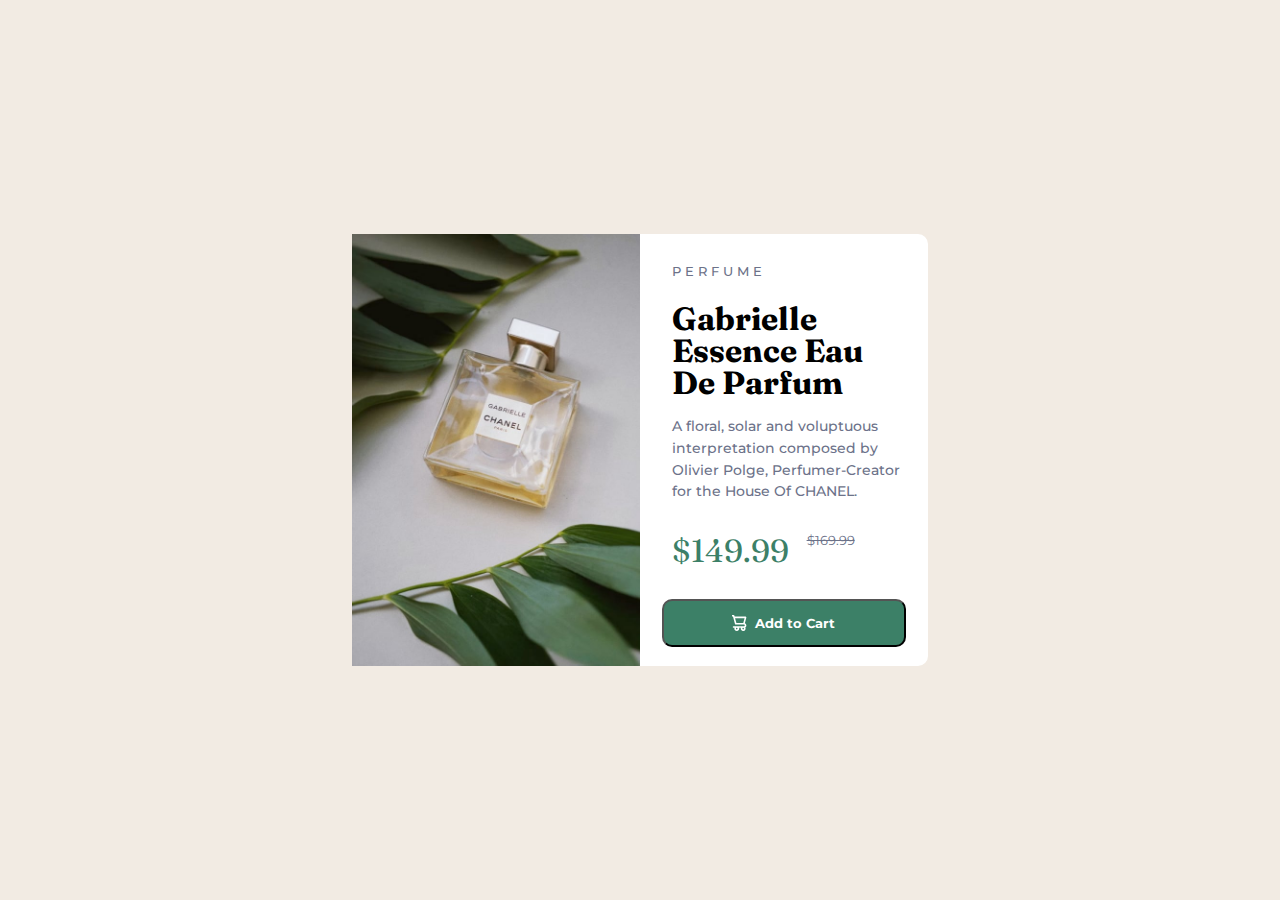
==== index.html @ ceb8d374 "Final commit" ====
<!DOCTYPE html>
<html lang="en">
<head>
  <meta charset="UTF-8">
  <meta name="viewport" content="width=device-width, initial-scale=1.0"> <!-- displays site properly based on user's device -->

  <link rel="icon" type="image/png" sizes="32x32" href="./images/favicon-32x32.png">
  <link rel="stylesheet" href="reset.css"> <!-- resets all css properties -->
  <link rel="stylesheet" href="style.css"> <!-- main stylesheet -->
  <title>Frontend Mentor | Product preview card component</title>

  <!-- Feel free to remove these styles or customise in your own stylesheet 👍 -->
  <style>
    .attribution { font-size: 11px; text-align: center; }
    .attribution a { color: hsl(228, 45%, 44%); }
  </style>
  <link rel="preconnect" href="https://fonts.googleapis.com">
  <link rel="preconnect" href="https://fonts.gstatic.com" crossorigin>
  <link href="https://fonts.googleapis.com/css2?family=Fraunces:opsz,wght@9..144,700&family=Montserrat:wght@500;700&display=swap" rel="stylesheet"> 
</head>
<body>
  <figure class="preview-card">
    <img src="images/image-product-mobile.jpg" alt="image of a perfume" class="perfume-img-mobile">
    <img src="images/image-product-desktop.jpg" alt="image of a perfume" class="perfume-img-desktop">
    <figcaption>
      <p class="perfume">Perfume</p>
      <h2 class="perfume-name">Gabrielle Essence Eau De Parfum</h2>
      <p class="perfume-description">A floral, solar and voluptuous interpretation composed by Olivier Polge, Perfumer-Creator for the House Of CHANEL.</p>
      <span class="price">$149.99</span><span class="previous-price">$169.99</span>
      <button href="#">
        <img src="images/icon-cart.svg" alt="icon of a shopping cart">
        <span class="button-text">Add to Cart</span>
      </button>
    </figcaption>
  </figure>
</body>
</html>
---- style.css ----
body {
    width: 100vw;
    height: 100vh;
    display: flex;
    flex-direction: column;
    align-items: center;
    justify-content: center;
    background-color: hsl(30, 38%, 92%);
}
figure.preview-card {
    background-color: white;
    width: 90%;
    border-radius: 10px;
    max-width: 576px;
}
figure.preview-card img.perfume-img-mobile {
    width: 100%;
    border-top-left-radius: 10px;
    border-top-right-radius: 10px;
}
figure.preview-card img.perfume-img-desktop {
    display: none;
}
figure.preview-card .perfume {
    font-weight: 500;
    text-transform: uppercase;
    letter-spacing: 4px;
    color: hsl(228, 12%, 48%);
    margin: 1.1rem;
    font-family: 'Montserrat', Arial, Helvetica, sans-serif;
    font-size: 0.8rem;
}
figure.preview-card .perfume-name {
    font-size: 2rem;
    margin: 0 1.1rem;
    font-weight: 700;
    font-family: 'Fraunces', Verdana, Geneva, Tahoma, sans-serif;
}

figure.preview-card .perfume-description {
    margin: 1.1rem;
    font-weight: 500;
    color: hsl(228, 12%, 48%);
    font-family: 'Montserrat', Arial, Helvetica, sans-serif;
    font-size: 0.9rem;
    line-height: 1.5;
}

figure.preview-card .price {
    color: hsl(158, 36%, 37%);
    font-size: 2rem;
    margin: 1.1rem;
    font-family: 'Fraunces', Verdana, Geneva, Tahoma, sans-serif;
}

figure.preview-card .previous-price {
    color: hsl(228, 12%, 48%);
    vertical-align: top;
    text-decoration: line-through;
    font-family: 'Montserrat', Arial, Helvetica, sans-serif;
    font-size: 0.8rem;
    vertical-align: top;
}
figure.preview-card button {
    margin: 0 auto;
    margin-top: 1.1rem;
    margin-bottom: 1.1rem;
    display: flex;
    align-items: center;
    justify-content: center;
    width: 85%;
    height: 3rem;
    background-color: hsl(158, 36%, 37%);
    border-radius: 10px;
    transition: background-color 0.15s ease-out;
}
figure.preview-card button .button-text {
    margin-left: 0.5rem;
    display: inline-block;
    vertical-align: middle;
    color: white;
    font-family: 'Montserrat', Arial, Helvetica, sans-serif;
    font-weight: 700;
}
figure.preview-card button:active {
    background-color: hsl(212, 21%, 14%);
}
@media (min-width: 576px) {
    figure.preview-card button:hover {
        background-color: hsl(212, 21%, 14%);
    }
    figure.preview-card button:focus {
        background-color: hsl(212, 21%, 14%);
    }
    figure.preview-card {
        margin-top: 1rem;
        margin-bottom: 1rem;
        display: flex;
    }
    figure.preview-card img.perfume-img-mobile {
        display: none;
    }
    figure.preview-card img.perfume-img-desktop {
        display: flex;
        width: 288px;
    }
    figure.preview-card .perfume {
        margin: 2rem;
        margin-bottom: 1.5rem;
    }
    figure.preview-card .perfume-name {
        margin-left: 2rem;
    }
    figure.preview-card .perfume-description {
        margin-left: 2rem;
        margin-bottom: 2rem;
    }
    figure.preview-card .price {
        margin-left: 2rem;
    }
    figure.preview-card button {
        margin-top: 2rem;
    }
}
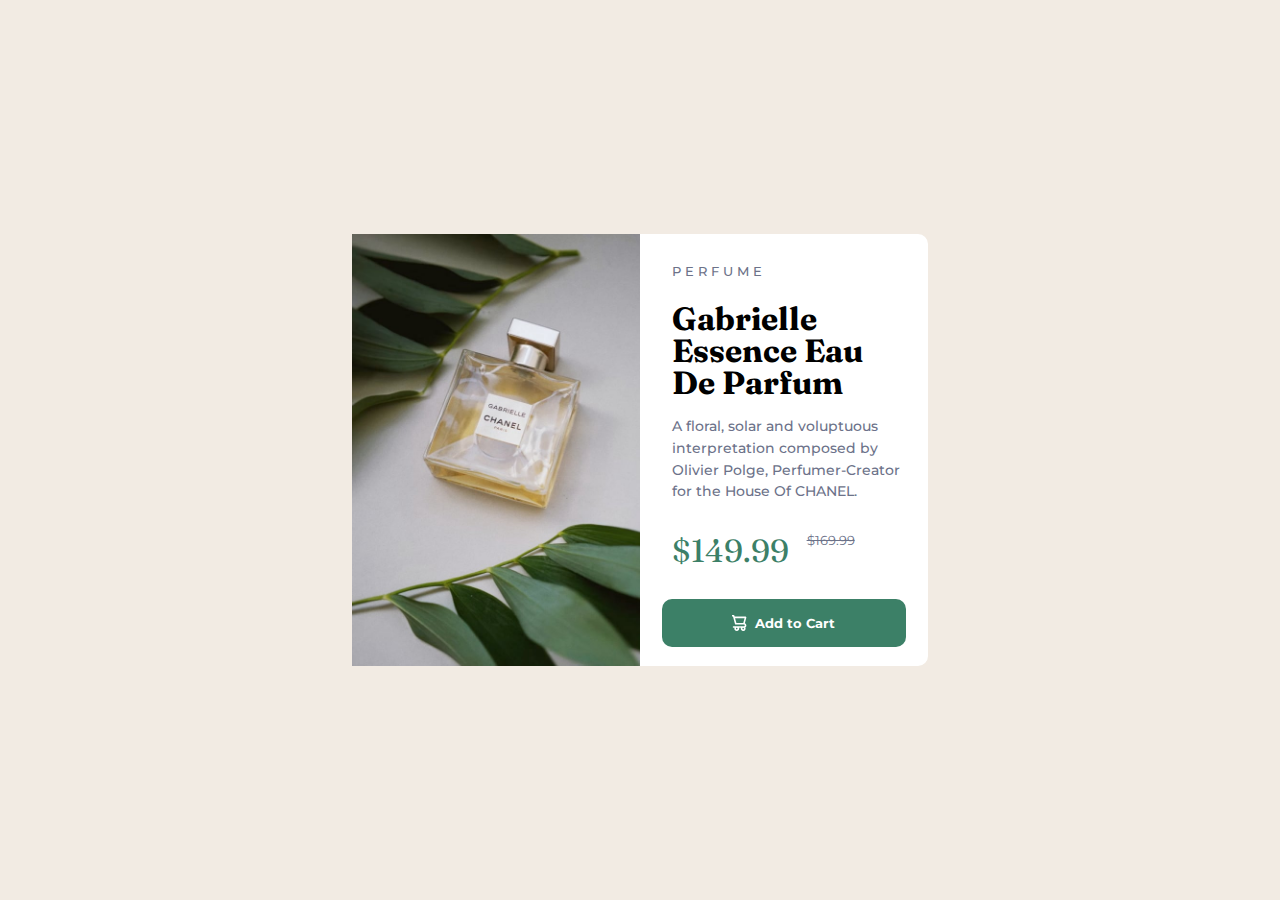
==== commit c627b5f8: "button visuals" ====
--- a/index.html
+++ b/index.html
@@ -1,37 +1,54 @@
 <!DOCTYPE html>
 <html lang="en">
-<head>
-  <meta charset="UTF-8">
-  <meta name="viewport" content="width=device-width, initial-scale=1.0"> <!-- displays site properly based on user's device -->
+  <head>
+    <meta charset="UTF-8" />
+    <meta name="viewport" content="width=device-width, initial-scale=1.0" />
+    <!-- displays site properly based on user's device -->
 
-  <link rel="icon" type="image/png" sizes="32x32" href="./images/favicon-32x32.png">
-  <link rel="stylesheet" href="reset.css"> <!-- resets all css properties -->
-  <link rel="stylesheet" href="style.css"> <!-- main stylesheet -->
-  <title>Frontend Mentor | Product preview card component</title>
-
-  <!-- Feel free to remove these styles or customise in your own stylesheet 👍 -->
-  <style>
-    .attribution { font-size: 11px; text-align: center; }
-    .attribution a { color: hsl(228, 45%, 44%); }
-  </style>
-  <link rel="preconnect" href="https://fonts.googleapis.com">
-  <link rel="preconnect" href="https://fonts.gstatic.com" crossorigin>
-  <link href="https://fonts.googleapis.com/css2?family=Fraunces:opsz,wght@9..144,700&family=Montserrat:wght@500;700&display=swap" rel="stylesheet"> 
-</head>
-<body>
-  <figure class="preview-card">
-    <img src="images/image-product-mobile.jpg" alt="image of a perfume" class="perfume-img-mobile">
-    <img src="images/image-product-desktop.jpg" alt="image of a perfume" class="perfume-img-desktop">
-    <figcaption>
-      <p class="perfume">Perfume</p>
-      <h2 class="perfume-name">Gabrielle Essence Eau De Parfum</h2>
-      <p class="perfume-description">A floral, solar and voluptuous interpretation composed by Olivier Polge, Perfumer-Creator for the House Of CHANEL.</p>
-      <span class="price">$149.99</span><span class="previous-price">$169.99</span>
-      <button href="#">
-        <img src="images/icon-cart.svg" alt="icon of a shopping cart">
-        <span class="button-text">Add to Cart</span>
-      </button>
-    </figcaption>
-  </figure>
-</body>
-</html>+    <link
+      rel="icon"
+      type="image/png"
+      sizes="32x32"
+      href="./images/favicon-32x32.png"
+    />
+    <link rel="stylesheet" href="reset.css" />
+    <!-- resets all css properties -->
+    <link rel="stylesheet" href="style.css" />
+    <!-- main stylesheet -->
+    <title>Frontend Mentor | Product preview card component</title>
+    <link rel="preconnect" href="https://fonts.googleapis.com" />
+    <link rel="preconnect" href="https://fonts.gstatic.com" crossorigin />
+    <link
+      href="https://fonts.googleapis.com/css2?family=Fraunces:opsz,wght@9..144,700&family=Montserrat:wght@500;700&display=swap"
+      rel="stylesheet"
+    />
+  </head>
+  <body>
+    <figure class="preview-card">
+      <img
+        src="images/image-product-mobile.jpg"
+        alt="image of a perfume"
+        class="perfume-img-mobile"
+      />
+      <img
+        src="images/image-product-desktop.jpg"
+        alt="image of a perfume"
+        class="perfume-img-desktop"
+      />
+      <figcaption>
+        <p class="perfume">Perfume</p>
+        <h2 class="perfume-name">Gabrielle Essence Eau De Parfum</h2>
+        <p class="perfume-description">
+          A floral, solar and voluptuous interpretation composed by Olivier
+          Polge, Perfumer-Creator for the House Of CHANEL.
+        </p>
+        <span class="price">$149.99</span
+        ><span class="previous-price">$169.99</span>
+        <button>
+          <img src="images/icon-cart.svg" alt="icon of a shopping cart" />
+          <span class="button-text">Add to Cart</span>
+        </button>
+      </figcaption>
+    </figure>
+  </body>
+</html>
--- a/style.css
+++ b/style.css
@@ -73,6 +73,8 @@
     background-color: hsl(158, 36%, 37%);
     border-radius: 10px;
     transition: background-color 0.15s ease-out;
+    border: none;
+    cursor: pointer;
 }
 figure.preview-card button .button-text {
     margin-left: 0.5rem;
